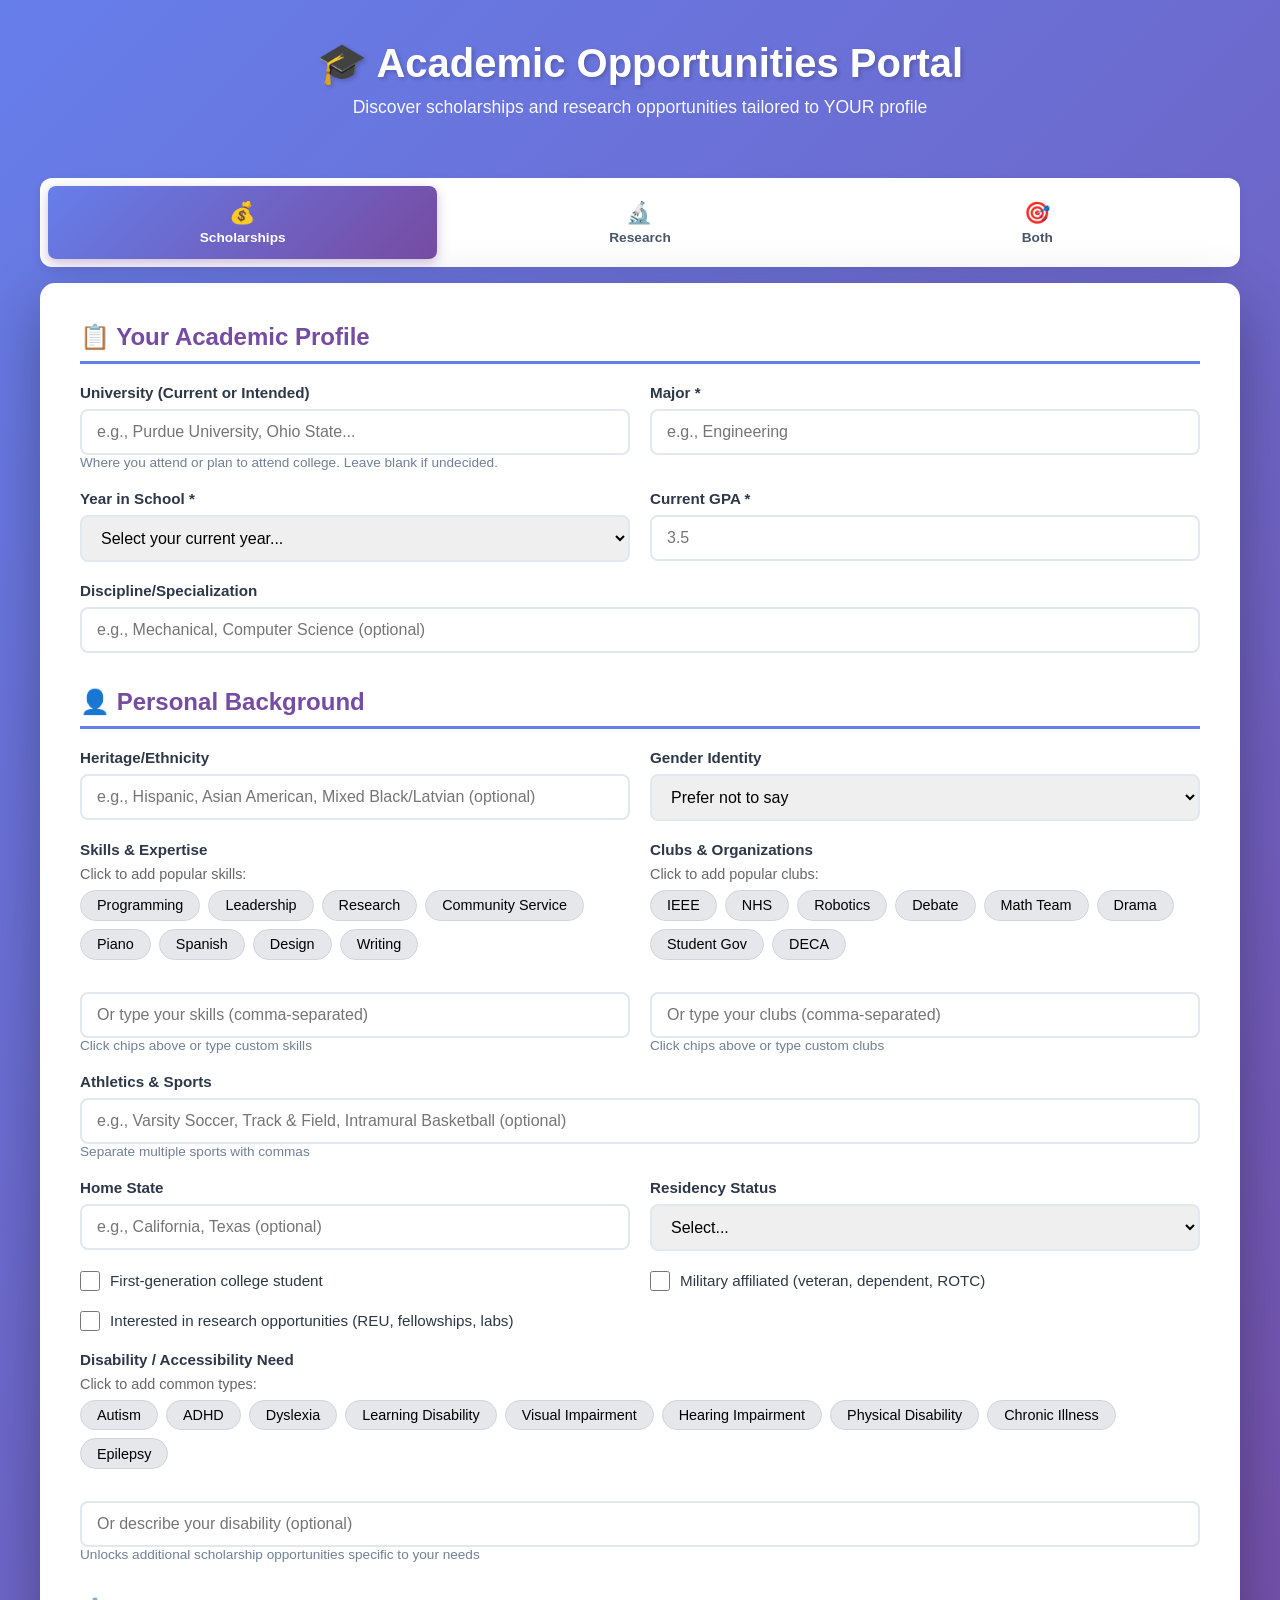
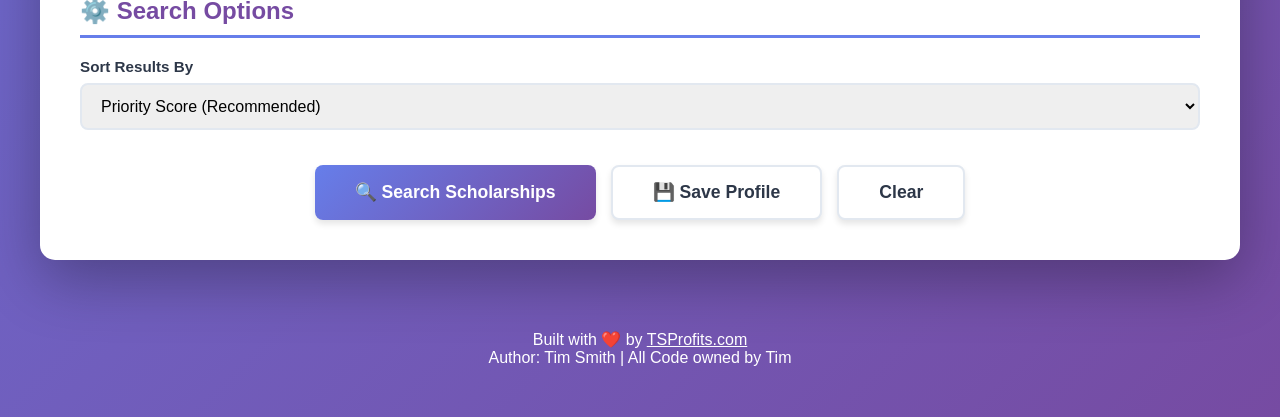
==== api/static/index.html @ 67b3c028 "Initial commit: scholarship + research opportunities tool (Vercel) Single-deployment Flask app for s" ====
<!DOCTYPE html>
<html lang="en">
<head>
    <!-- Author: Tim Smith -->
    <!-- Note: All Code owned by Tim -->
    <meta charset="UTF-8">
    <meta name="viewport" content="width=device-width, initial-scale=1.0">
    <title>Scholarship Research Tool - TSProfits.com</title>
    <link rel="stylesheet" href="styles.css">
</head>
<body>
    <div class="container">
        <header>
            <h1>🎓 Academic Opportunities Portal</h1>
            <p class="subtitle">Discover scholarships and research opportunities tailored to YOUR profile</p>
        </header>

        <div class="tab-navigation">
            <button type="button" class="tab-btn active" data-type="scholarships" onclick="switchTab('scholarships')">
                <span class="tab-icon">💰</span>
                <span class="tab-text">Scholarships</span>
            </button>
            <button type="button" class="tab-btn" data-type="research" onclick="switchTab('research')">
                <span class="tab-icon">🔬</span>
                <span class="tab-text">Research</span>
            </button>
            <button type="button" class="tab-btn" data-type="both" onclick="switchTab('both')">
                <span class="tab-icon">🎯</span>
                <span class="tab-text">Both</span>
            </button>
        </div>

        <div class="form-card">
            <form id="scholarshipForm">
                <div class="section">
                    <h2>📋 Your Academic Profile</h2>

                    <div class="form-row">
                        <div class="form-group">
                            <label for="university">University (Current or Intended)</label>
                            <input type="text" id="university" name="university"
                                   placeholder="e.g., Purdue University, Ohio State...">
                            <small style="color:#718096;font-size:0.85em">Where you attend or plan to attend college. Leave blank if undecided.</small>
                        </div>

                        <div class="form-group">
                            <label for="major">Major *</label>
                            <input type="text" id="major" name="major"
                                   placeholder="e.g., Engineering" required>
                        </div>
                    </div>

                    <div class="form-row">
                        <div class="form-group">
                            <label for="year">Year in School *</label>
                            <select id="year" name="year" required>
                                <option value="">Select your current year...</option>
                                <optgroup label="🏫 High School">
                                    <option value="HS Freshman">9th Grade (Freshman)</option>
                                    <option value="HS Sophomore">10th Grade (Sophomore)</option>
                                    <option value="HS Junior">11th Grade (Junior)</option>
                                    <option value="HS Senior">12th Grade (Senior)</option>
                                </optgroup>
                                <optgroup label="🎓 College / University">
                                    <option value="Freshman">College Freshman (1st Year)</option>
                                    <option value="Sophomore">College Sophomore (2nd Year)</option>
                                    <option value="Junior">College Junior (3rd Year)</option>
                                    <option value="Senior">College Senior (4th Year)</option>
                                    <option value="Graduate">Graduate Student</option>
                                </optgroup>
                            </select>
                        </div>

                        <div class="form-group">
                            <label for="gpa">Current GPA *</label>
                            <input type="number" id="gpa" name="gpa"
                                   min="0" max="4.0" step="0.01"
                                   placeholder="3.5" required>
                        </div>
                    </div>

                    <div class="form-row">
                        <div class="form-group">
                            <label for="discipline">Discipline/Specialization</label>
                            <input type="text" id="discipline" name="discipline"
                                   placeholder="e.g., Mechanical, Computer Science (optional)">
                        </div>
                    </div>
                </div>

                <div class="section">
                    <h2>👤 Personal Background</h2>

                    <div class="form-row">
                        <div class="form-group">
                            <label for="heritage">Heritage/Ethnicity</label>
                            <input type="text" id="heritage" name="heritage"
                                   placeholder="e.g., Hispanic, Asian American, Mixed Black/Latvian (optional)">
                        </div>

                        <div class="form-group">
                            <label for="gender">Gender Identity</label>
                            <select id="gender" name="gender">
                                <option value="">Prefer not to say</option>
                                <option value="Male">Male</option>
                                <option value="Female">Female</option>
                                <option value="Non-Binary">Non-Binary</option>
                            </select>
                        </div>
                    </div>

                    <div class="form-row">
                        <div class="form-group">
                            <label for="skills">Skills & Expertise</label>

                            <div class="popular-chips">
                                <p style="font-size: 0.9em; color: #666; margin-bottom: 0.5rem;">
                                    Click to add popular skills:
                                </p>
                                <div class="chips-container">
                                    <button type="button" class="chip" onclick="addToField('skills', 'Programming', this)">Programming</button>
                                    <button type="button" class="chip" onclick="addToField('skills', 'Leadership', this)">Leadership</button>
                                    <button type="button" class="chip" onclick="addToField('skills', 'Research', this)">Research</button>
                                    <button type="button" class="chip" onclick="addToField('skills', 'Community Service', this)">Community Service</button>
                                    <button type="button" class="chip" onclick="addToField('skills', 'Piano', this)">Piano</button>
                                    <button type="button" class="chip" onclick="addToField('skills', 'Spanish', this)">Spanish</button>
                                    <button type="button" class="chip" onclick="addToField('skills', 'Design', this)">Design</button>
                                    <button type="button" class="chip" onclick="addToField('skills', 'Writing', this)">Writing</button>
                                </div>
                            </div>

                            <input type="text" id="skills" name="skills"
                                   placeholder="Or type your skills (comma-separated)">
                            <small style="color: #718096; font-size: 0.85em;">Click chips above or type custom skills</small>
                        </div>

                        <div class="form-group">
                            <label for="clubs">Clubs & Organizations</label>

                            <div class="popular-chips">
                                <p style="font-size: 0.9em; color: #666; margin-bottom: 0.5rem;">
                                    Click to add popular clubs:
                                </p>
                                <div class="chips-container">
                                    <button type="button" class="chip" onclick="addToField('clubs', 'IEEE', this)">IEEE</button>
                                    <button type="button" class="chip" onclick="addToField('clubs', 'National Honor Society', this)">NHS</button>
                                    <button type="button" class="chip" onclick="addToField('clubs', 'Robotics Club', this)">Robotics</button>
                                    <button type="button" class="chip" onclick="addToField('clubs', 'Debate Team', this)">Debate</button>
                                    <button type="button" class="chip" onclick="addToField('clubs', 'Math Team', this)">Math Team</button>
                                    <button type="button" class="chip" onclick="addToField('clubs', 'Drama Club', this)">Drama</button>
                                    <button type="button" class="chip" onclick="addToField('clubs', 'Student Government', this)">Student Gov</button>
                                    <button type="button" class="chip" onclick="addToField('clubs', 'DECA', this)">DECA</button>
                                </div>
                            </div>

                            <input type="text" id="clubs" name="clubs"
                                   placeholder="Or type your clubs (comma-separated)">
                            <small style="color: #718096; font-size: 0.85em;">Click chips above or type custom clubs</small>
                        </div>
                    </div>

                    <div class="form-row">
                        <div class="form-group">
                            <label for="athletics">Athletics & Sports</label>
                            <input type="text" id="athletics" name="athletics"
                                   placeholder="e.g., Varsity Soccer, Track & Field, Intramural Basketball (optional)">
                            <small style="color: #718096; font-size: 0.85em;">Separate multiple sports with commas</small>
                        </div>
                    </div>

                    <div class="form-row">
                        <div class="form-group">
                            <label for="state">Home State</label>
                            <input type="text" id="state" name="state"
                                   placeholder="e.g., California, Texas (optional)">
                        </div>

                        <div class="form-group">
                            <label for="residency">Residency Status</label>
                            <select id="residency" name="residency">
                                <option value="">Select...</option>
                                <option value="In-State">In-State</option>
                                <option value="Out-of-State">Out-of-State</option>
                                <option value="International">International</option>
                            </select>
                        </div>
                    </div>

                    <div class="form-row">
                        <div class="form-group checkbox-group">
                            <label>
                                <input type="checkbox" id="first_gen" name="first_gen">
                                <span>First-generation college student</span>
                            </label>
                        </div>

                        <div class="form-group checkbox-group">
                            <label>
                                <input type="checkbox" id="military" name="military">
                                <span>Military affiliated (veteran, dependent, ROTC)</span>
                            </label>
                        </div>
                    </div>

                    <div class="form-row">
                        <div class="form-group checkbox-group">
                            <label>
                                <input type="checkbox" id="research" name="research">
                                <span>Interested in research opportunities (REU, fellowships, labs)</span>
                            </label>
                        </div>
                    </div>

                    <div class="form-row">
                        <div class="form-group">
                            <label for="disability">Disability / Accessibility Need</label>

                            <div class="popular-chips">
                                <p style="font-size: 0.9em; color: #666; margin-bottom: 0.5rem;">
                                    Click to add common types:
                                </p>
                                <div class="chips-container">
                                    <button type="button" class="chip" onclick="addToField('disability', 'Autism', this)">Autism</button>
                                    <button type="button" class="chip" onclick="addToField('disability', 'ADHD', this)">ADHD</button>
                                    <button type="button" class="chip" onclick="addToField('disability', 'Dyslexia', this)">Dyslexia</button>
                                    <button type="button" class="chip" onclick="addToField('disability', 'Learning Disability', this)">Learning Disability</button>
                                    <button type="button" class="chip" onclick="addToField('disability', 'Visual Impairment', this)">Visual Impairment</button>
                                    <button type="button" class="chip" onclick="addToField('disability', 'Hearing Impairment', this)">Hearing Impairment</button>
                                    <button type="button" class="chip" onclick="addToField('disability', 'Physical Disability', this)">Physical Disability</button>
                                    <button type="button" class="chip" onclick="addToField('disability', 'Chronic Illness', this)">Chronic Illness</button>
                                    <button type="button" class="chip" onclick="addToField('disability', 'Epilepsy', this)">Epilepsy</button>
                                </div>
                            </div>

                            <input type="text" id="disability" name="disability"
                                   placeholder="Or describe your disability (optional)">
                            <small style="color: #718096; font-size: 0.85em;">Unlocks additional scholarship opportunities specific to your needs</small>
                        </div>
                    </div>
                </div>

                <div class="section">
                    <h2>⚙️ Search Options</h2>

                    <div class="form-row">
                        <div class="form-group">
                            <label for="sort">Sort Results By</label>
                            <select id="sort" name="sort">
                                <option value="priority">Priority Score (Recommended)</option>
                                <option value="deadline">Deadline (Urgent First)</option>
                                <option value="amount">Award Amount (Highest First)</option>
                            </select>
                        </div>
                    </div>
                </div>

                <div class="button-group">
                    <button type="submit" class="btn btn-primary" id="searchBtn">
                        🔍 Search Scholarships
                    </button>
                    <!-- text updates when user switches tabs -->

                    <button type="button" class="btn btn-secondary" onclick="saveProfile()">
                        💾 Save Profile
                    </button>
                    <button type="reset" class="btn btn-secondary" onclick="clearSavedProfile()">
                        Clear
                    </button>
                </div>
                <div id="savedProfileBanner" style="display:none;text-align:center;margin-top:12px;padding:10px;background:#c6f6d5;border-radius:8px;color:#22543d;font-weight:600">
                    ✅ Profile saved — will auto-load next visit
                </div>
            </form>

            <div id="loading" class="loading" style="display: none;">
                <div class="spinner"></div>
                <p id="loadingMessage">Researching opportunities tailored to your profile...</p>
            </div>
        </div>

        <div id="results" class="results-section" style="display: none;">
            <div class="results-header">
                <h2>📊 Your Personalized Scholarship Matches</h2>
                <div id="profileSummary" class="profile-summary"></div>
            </div>

            <div class="stats-grid" id="statsGrid"></div>

            <div class="alert-signup-section" id="alertSignupSection">
                <h3>📬 Get Weekly Scholarship Alerts</h3>
                <p style="color:#718096;margin-bottom:16px">Receive new and expiring-soon matches every Monday morning.</p>
                <div class="alert-form" id="alertForm">
                    <input type="email" id="alertEmail" placeholder="your@email.com" style="padding:12px 15px;border:2px solid #e2e8f0;border-radius:8px;font-size:1em;flex:1;min-width:200px">
                    <button type="button" onclick="subscribeAlerts()" class="btn btn-primary" style="padding:12px 24px;font-size:1em">
                        Subscribe
                    </button>
                </div>
                <div id="alertMessage" style="display:none;margin-top:12px;padding:10px;border-radius:8px;font-weight:600"></div>
                <p style="color:#a0aec0;font-size:0.8em;margin-top:10px">No spam. Unsubscribe anytime.</p>
            </div>

            <div class="download-section">
                <h3>📥 Download Results</h3>
                <div class="download-buttons" id="downloadButtons"></div>
            </div>

            <div class="scholarships-list" id="scholarshipsList"></div>
        </div>

        <div id="researchResults" class="results-section" style="display: none;">
            <div class="results-header">
                <h2>🔬 Your Research Opportunity Matches</h2>
                <div id="researchProfileSummary" class="profile-summary"></div>
            </div>

            <div class="stats-grid" id="researchStatsGrid"></div>

            <div class="download-section">
                <h3>📥 Download Results</h3>
                <div class="download-buttons" id="researchDownloadButtons"></div>
            </div>

            <div class="opportunities-list" id="opportunitiesList"></div>
        </div>
    </div>

    <footer>
        <p>Built with ❤️ by <a href="https://tsprofits.com" target="_blank">TSProfits.com</a></p>
        <p>Author: Tim Smith | All Code owned by Tim</p>
    </footer>

    <script src="app.js"></script>
</body>
</html>
---- api/static/styles.css ----
/* Author: Tim Smith */
/* Note: All Code owned by Tim */

:root {
    --primary-color: #667eea;
    --secondary-color: #764ba2;
    --success-color: #48bb78;
    --warning-color: #ed8936;
    --danger-color: #f56565;
    --text-dark: #2d3748;
    --text-light: #718096;
    --bg-light: #f7fafc;
    --border-color: #e2e8f0;
}

* {
    margin: 0;
    padding: 0;
    box-sizing: border-box;
}

body {
    font-family: -apple-system, BlinkMacSystemFont, 'Segoe UI', 'Roboto', 'Oxygen', 'Ubuntu', 'Cantarell', sans-serif;
    background: linear-gradient(135deg, var(--primary-color) 0%, var(--secondary-color) 100%);
    min-height: 100vh;
    padding: 20px;
    color: var(--text-dark);
}

.container {
    max-width: 1200px;
    margin: 0 auto;
}

header {
    text-align: center;
    color: white;
    margin-bottom: 40px;
    padding: 20px;
}

header h1 {
    font-size: 2.5em;
    margin-bottom: 10px;
    text-shadow: 2px 2px 4px rgba(0,0,0,0.2);
}

.subtitle {
    font-size: 1.1em;
    opacity: 0.95;
}

.form-card {
    background: white;
    border-radius: 15px;
    padding: 40px;
    box-shadow: 0 20px 60px rgba(0,0,0,0.3);
    margin-bottom: 30px;
}

.section {
    margin-bottom: 35px;
}

.section h2 {
    color: var(--secondary-color);
    font-size: 1.5em;
    margin-bottom: 20px;
    padding-bottom: 10px;
    border-bottom: 3px solid var(--primary-color);
}

.form-row {
    display: grid;
    grid-template-columns: repeat(auto-fit, minmax(250px, 1fr));
    gap: 20px;
    margin-bottom: 20px;
}

.form-group {
    display: flex;
    flex-direction: column;
}

.form-group label {
    font-weight: 600;
    margin-bottom: 8px;
    color: var(--text-dark);
    font-size: 0.95em;
}

.form-group input[type="text"],
.form-group input[type="number"],
.form-group select {
    padding: 12px 15px;
    border: 2px solid var(--border-color);
    border-radius: 8px;
    font-size: 1em;
    transition: all 0.3s ease;
}

.form-group input:focus,
.form-group select:focus {
    outline: none;
    border-color: var(--primary-color);
    box-shadow: 0 0 0 3px rgba(102, 126, 234, 0.1);
}

.checkbox-group {
    flex-direction: row;
    align-items: center;
}

.checkbox-group label {
    display: flex;
    align-items: center;
    cursor: pointer;
    margin-bottom: 0;
}

.checkbox-group input[type="checkbox"] {
    width: 20px;
    height: 20px;
    margin-right: 10px;
    cursor: pointer;
}

.checkbox-group span {
    font-weight: normal;
}

.button-group {
    display: flex;
    gap: 15px;
    justify-content: center;
    margin-top: 30px;
}

.btn {
    padding: 15px 40px;
    border: none;
    border-radius: 8px;
    font-size: 1.1em;
    font-weight: 600;
    cursor: pointer;
    transition: all 0.3s ease;
    box-shadow: 0 4px 6px rgba(0,0,0,0.1);
}

.btn-primary {
    background: linear-gradient(135deg, var(--primary-color) 0%, var(--secondary-color) 100%);
    color: white;
}

.btn-primary:hover {
    transform: translateY(-2px);
    box-shadow: 0 6px 12px rgba(0,0,0,0.2);
}

.btn-primary:disabled {
    opacity: 0.6;
    cursor: not-allowed;
    transform: none;
}

.btn-secondary {
    background: white;
    color: var(--text-dark);
    border: 2px solid var(--border-color);
}

.btn-secondary:hover {
    background: var(--bg-light);
}

.loading {
    text-align: center;
    padding: 40px;
}

.spinner {
    border: 4px solid var(--border-color);
    border-top: 4px solid var(--primary-color);
    border-radius: 50%;
    width: 50px;
    height: 50px;
    animation: spin 1s linear infinite;
    margin: 0 auto 20px;
}

@keyframes spin {
    0% { transform: rotate(0deg); }
    100% { transform: rotate(360deg); }
}

.results-section {
    background: white;
    border-radius: 15px;
    padding: 40px;
    box-shadow: 0 20px 60px rgba(0,0,0,0.3);
    margin-top: 30px;
}

.results-header {
    margin-bottom: 30px;
}

.results-header h2 {
    color: var(--secondary-color);
    margin-bottom: 15px;
}

.profile-summary {
    background: var(--bg-light);
    padding: 20px;
    border-radius: 10px;
    border-left: 4px solid var(--primary-color);
}

.profile-summary p {
    margin: 5px 0;
    color: var(--text-dark);
}

.stats-grid {
    display: grid;
    grid-template-columns: repeat(auto-fit, minmax(200px, 1fr));
    gap: 20px;
    margin-bottom: 40px;
}

.stat-card {
    background: linear-gradient(135deg, var(--primary-color) 0%, var(--secondary-color) 100%);
    color: white;
    padding: 25px;
    border-radius: 10px;
    text-align: center;
    box-shadow: 0 4px 12px rgba(0,0,0,0.1);
}

.stat-card h3 {
    font-size: 2.5em;
    margin-bottom: 10px;
}

.stat-card p {
    font-size: 1em;
    opacity: 0.95;
}

.download-section {
    margin: 40px 0;
    padding: 25px;
    background: var(--bg-light);
    border-radius: 10px;
}

.download-section h3 {
    color: var(--secondary-color);
    margin-bottom: 20px;
}

.download-buttons {
    display: flex;
    flex-wrap: wrap;
    gap: 15px;
}

.download-btn {
    padding: 12px 25px;
    background: white;
    border: 2px solid var(--primary-color);
    border-radius: 8px;
    color: var(--primary-color);
    font-weight: 600;
    cursor: pointer;
    transition: all 0.3s ease;
    text-decoration: none;
    display: inline-block;
}

.download-btn:hover {
    background: var(--primary-color);
    color: white;
    transform: translateY(-2px);
}

.scholarships-list {
    margin-top: 30px;
}

.scholarship-card {
    background: white;
    border: 2px solid var(--border-color);
    border-radius: 10px;
    padding: 25px;
    margin-bottom: 20px;
    transition: all 0.3s ease;
}

.scholarship-card:hover {
    box-shadow: 0 8px 20px rgba(0,0,0,0.1);
    transform: translateY(-2px);
}

.scholarship-card.priority-high {
    border-left: 5px solid var(--success-color);
    background: rgba(72, 187, 120, 0.05);
}

.scholarship-card.priority-medium {
    border-left: 5px solid var(--warning-color);
    background: rgba(237, 137, 54, 0.05);
}

.scholarship-header {
    display: flex;
    justify-content: space-between;
    align-items: start;
    margin-bottom: 15px;
}

.scholarship-title {
    font-size: 1.3em;
    color: var(--text-dark);
    font-weight: 700;
}

.priority-badge {
    background: linear-gradient(135deg, var(--primary-color) 0%, var(--secondary-color) 100%);
    color: white;
    padding: 8px 15px;
    border-radius: 20px;
    font-weight: 600;
    font-size: 0.9em;
}

.scholarship-details {
    display: grid;
    grid-template-columns: repeat(auto-fit, minmax(200px, 1fr));
    gap: 15px;
    margin-bottom: 15px;
}

.detail-item {
    display: flex;
    flex-direction: column;
}

.detail-label {
    font-size: 0.85em;
    color: var(--text-light);
    margin-bottom: 5px;
}

.detail-value {
    font-weight: 600;
    color: var(--text-dark);
}

.deadline-urgent {
    color: var(--danger-color);
    font-weight: 700;
}

.badge {
    display: inline-block;
    padding: 4px 10px;
    border-radius: 12px;
    font-size: 0.85em;
    font-weight: 600;
}

.badge-low { background: #c6f6d5; color: #22543d; }
.badge-medium { background: #feebc8; color: #7c2d12; }
.badge-high { background: #fed7d7; color: #742a2a; }
.badge-very-high { background: #fc8181; color: white; }

.scholarship-notes {
    margin-top: 15px;
    padding: 15px;
    background: var(--bg-light);
    border-radius: 8px;
    font-size: 0.95em;
    color: var(--text-dark);
}

.apply-btn {
    display: inline-block;
    margin-top: 15px;
    padding: 12px 30px;
    background: var(--primary-color);
    color: white;
    text-decoration: none;
    border-radius: 8px;
    font-weight: 600;
    transition: all 0.3s ease;
}

.apply-btn:hover {
    background: var(--secondary-color);
    transform: translateY(-2px);
}

footer {
    text-align: center;
    color: white;
    padding: 30px 20px;
    margin-top: 40px;
}

footer a {
    color: white;
    text-decoration: underline;
}

/* Alert signup section */
.alert-signup-section {
    background: linear-gradient(135deg, rgba(102,126,234,0.08), rgba(118,75,162,0.08));
    border: 2px solid rgba(102,126,234,0.3);
    border-radius: 12px;
    padding: 24px;
    margin-bottom: 30px;
    text-align: center;
}

.alert-signup-section h3 {
    color: var(--secondary-color);
    margin-bottom: 8px;
}

.alert-form {
    display: flex;
    gap: 12px;
    justify-content: center;
    flex-wrap: wrap;
}

/* Source badges on scholarship cards */
.source-badge {
    display: inline-block;
    padding: 2px 8px;
    border-radius: 12px;
    font-size: 0.75em;
    font-weight: 600;
    margin-left: 8px;
    vertical-align: middle;
}

.source-database { background: #e2e8f0; color: #4a5568; }
.source-careeronestop { background: #bee3f8; color: #2b6cb0; }
.source-ai { background: #e9d8fd; color: #553c9a; }

/* Popular Chips */
.popular-chips {
    margin-bottom: 1rem;
}

.chips-container {
    display: flex;
    flex-wrap: wrap;
    gap: 0.5rem;
    margin-bottom: 1rem;
}

.chip {
    background: #e5e7eb;
    border: 1px solid #d1d5db;
    border-radius: 20px;
    padding: 0.4rem 1rem;
    font-size: 0.9rem;
    cursor: pointer;
    transition: all 0.2s;
}

.chip:hover {
    background: var(--primary-color);
    color: white;
    transform: translateY(-2px);
}

/* Responsive */
@media (max-width: 768px) {
    /* Prevent zoom on input focus (iOS) */
    input, select, textarea {
        font-size: 16px !important;
    }

    /* Larger touch targets */
    button, .chip {
        min-height: 44px;
        min-width: 44px;
    }

    .form-card {
        padding: 25px;
        padding-bottom: 80px; /* Space for fixed button */
    }

    header h1 {
        font-size: 2em;
    }

    /* Stack form fields */
    .form-row {
        grid-template-columns: 1fr;
        flex-direction: column;
    }

    /* Full-width buttons */
    .button-group {
        flex-direction: column;
    }

    .btn,
    button[type="submit"],
    .btn-primary {
        width: 100%;
    }

    /* Compact summary cards */
    .stats-grid {
        grid-template-columns: repeat(2, 1fr);
    }

    .stat-card {
        padding: 1rem;
    }

    .stat-card h3 {
        font-size: 1.5rem;
    }

    .stat-card p {
        font-size: 0.9em;
    }

    /* Sticky submit button */
    .submit-bar {
        position: fixed;
        bottom: 0;
        left: 0;
        right: 0;
        background: white;
        padding: 1rem;
        box-shadow: 0 -2px 10px rgba(0,0,0,0.1);
        z-index: 100;
    }

    /* Compact scholarship cards on mobile */
    .scholarship-card {
        padding: 1rem;
    }

    .scholarship-card h3 {
        font-size: 1.1rem;
    }

    .scholarship-header {
        flex-direction: column;
        gap: 10px;
    }

    .scholarship-title {
        font-size: 1.1em;
    }

    .scholarship-details {
        grid-template-columns: 1fr;
    }
}

/* ── Tab navigation ─────────────────────────────────────────────────────────── */
.tab-navigation {
    display: flex;
    gap: 8px;
    background: white;
    border-radius: 12px;
    padding: 8px;
    margin-bottom: 16px;
    box-shadow: 0 4px 12px rgba(0,0,0,0.06);
}
.tab-btn {
    flex: 1;
    display: flex;
    flex-direction: column;
    align-items: center;
    gap: 4px;
    padding: 14px 12px;
    border: none;
    background: transparent;
    color: #4a5568;
    font-size: 0.95em;
    font-weight: 600;
    border-radius: 8px;
    cursor: pointer;
    transition: all 0.18s ease;
}
.tab-btn:hover {
    background: #f7fafc;
    color: #2d3748;
}
.tab-btn.active {
    background: linear-gradient(135deg, #667eea 0%, #764ba2 100%);
    color: white;
    box-shadow: 0 4px 12px rgba(118, 75, 162, 0.35);
}
.tab-btn .tab-icon {
    font-size: 1.4em;
}
.tab-btn .tab-text {
    font-size: 0.9em;
}

/* ── Research result extras ─────────────────────────────────────────────────── */
.research-meta {
    display: flex;
    gap: 12px;
    margin: 10px 0;
    flex-wrap: wrap;
    align-items: center;
}
.research-org {
    color: #4a5568;
    font-weight: 600;
    font-size: 0.95em;
}
.research-category {
    display: inline-block;
    padding: 4px 12px;
    background: #ede9fe;
    color: #5b21b6;
    border-radius: 12px;
    font-size: 0.82em;
    font-weight: 600;
}
.research-benefits {
    display: flex;
    gap: 8px;
    margin: 10px 0;
    flex-wrap: wrap;
}
.benefit-badge {
    display: inline-block;
    padding: 4px 10px;
    background: #c6f6d5;
    color: #22543d;
    border-radius: 12px;
    font-size: 0.82em;
    font-weight: 600;
}
.research-details {
    margin-top: 12px;
    padding: 12px;
    background: #f7fafc;
    border-radius: 8px;
    font-size: 0.93em;
}
.research-details p {
    margin: 4px 0;
}
.opportunities-list h2 {
    margin: 24px 0 16px;
    color: #2d3748;
}
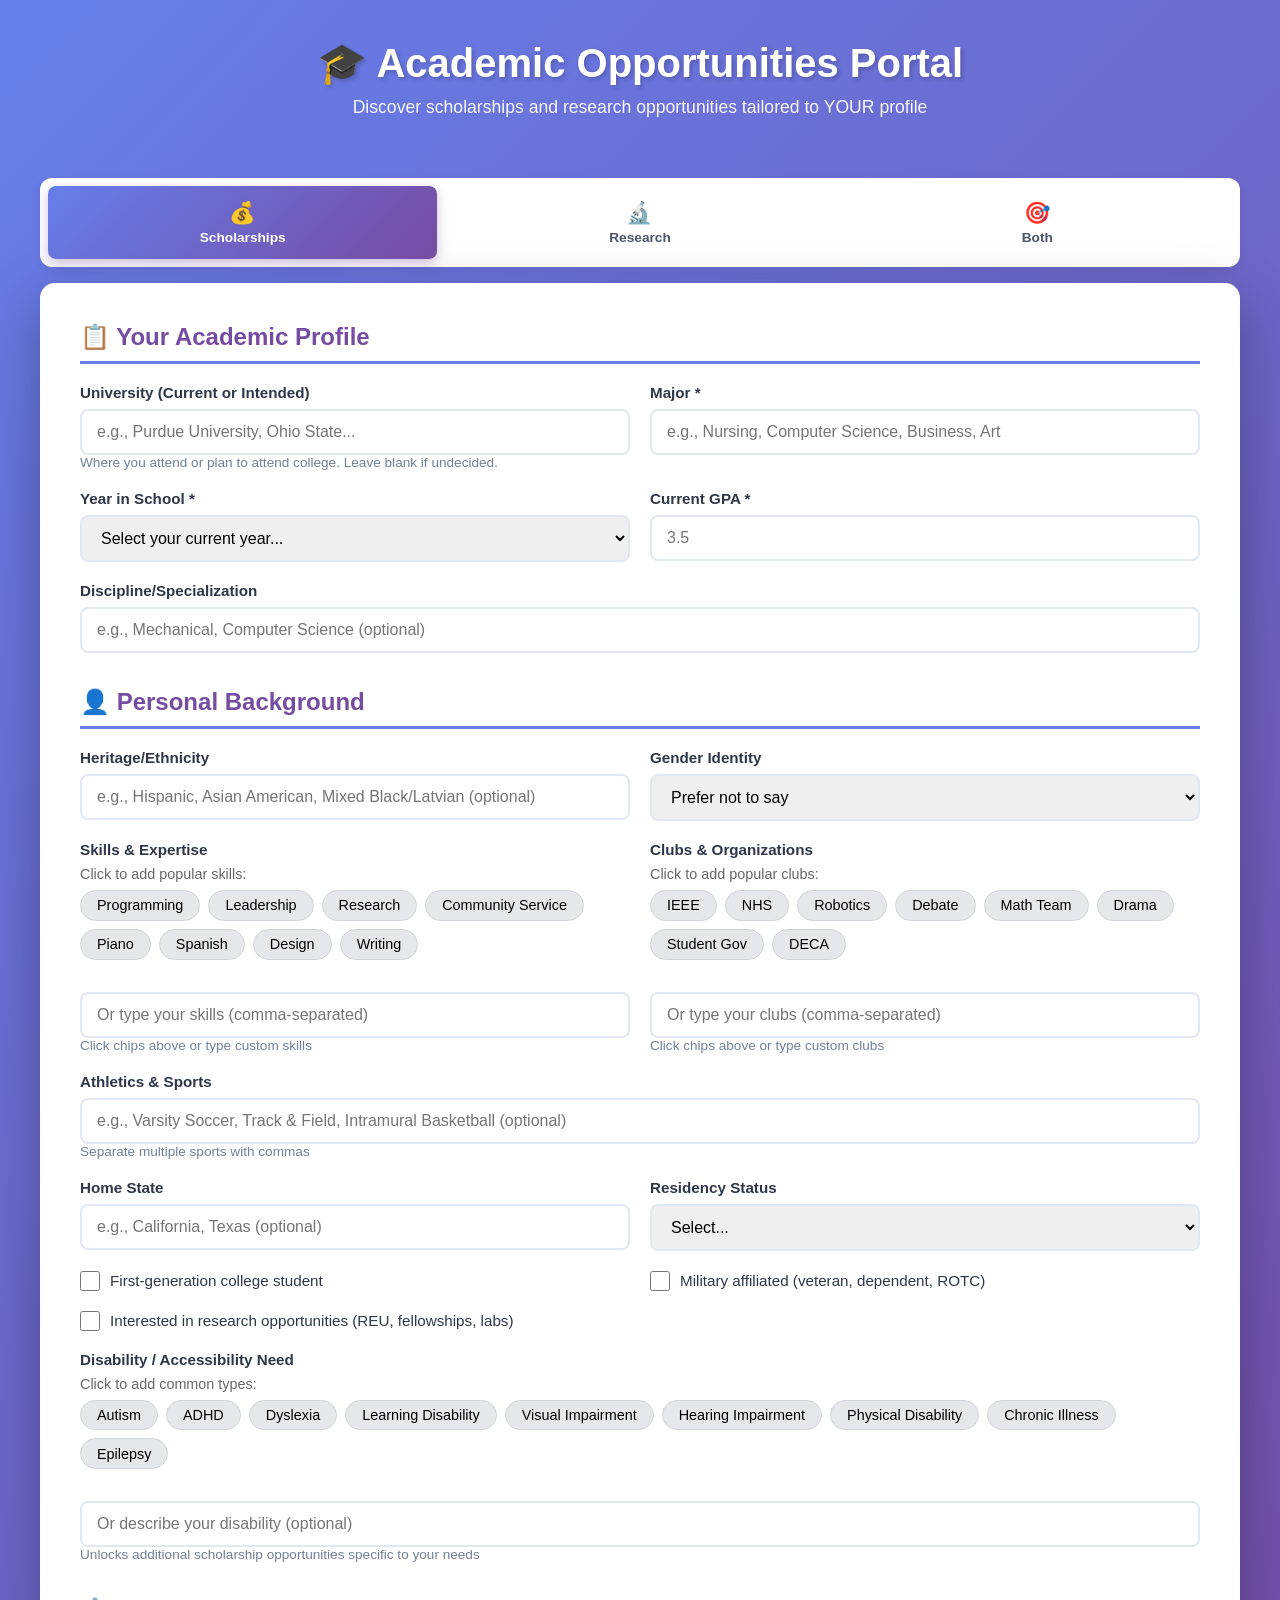
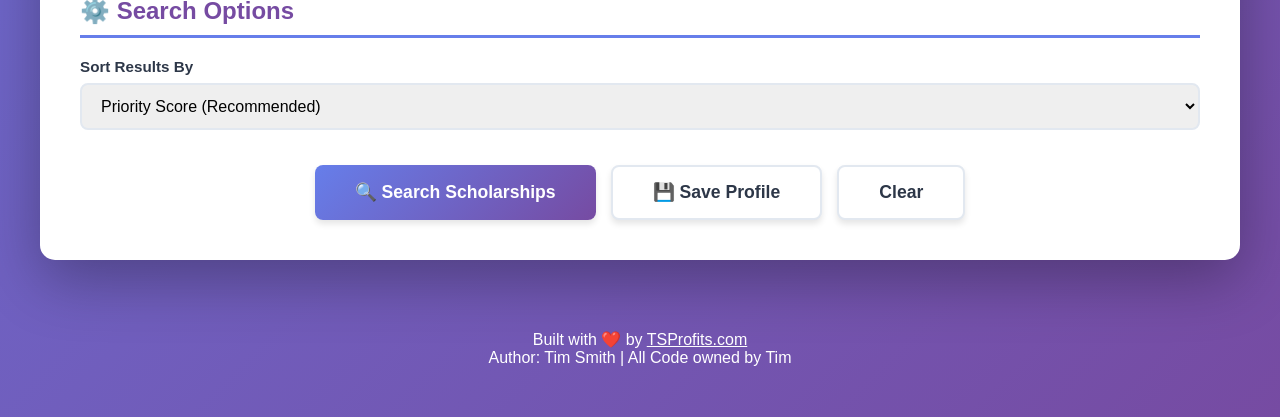
==== commit bd9181d8: "Fix profile major handling and fresh search requests" ====
--- a/api/static/index.html
+++ b/api/static/index.html
@@ -46,7 +46,7 @@
                         <div class="form-group">
                             <label for="major">Major *</label>
                             <input type="text" id="major" name="major"
-                                   placeholder="e.g., Engineering" required>
+                                   placeholder="e.g., Nursing, Computer Science, Business, Art" required>
                         </div>
                     </div>
 
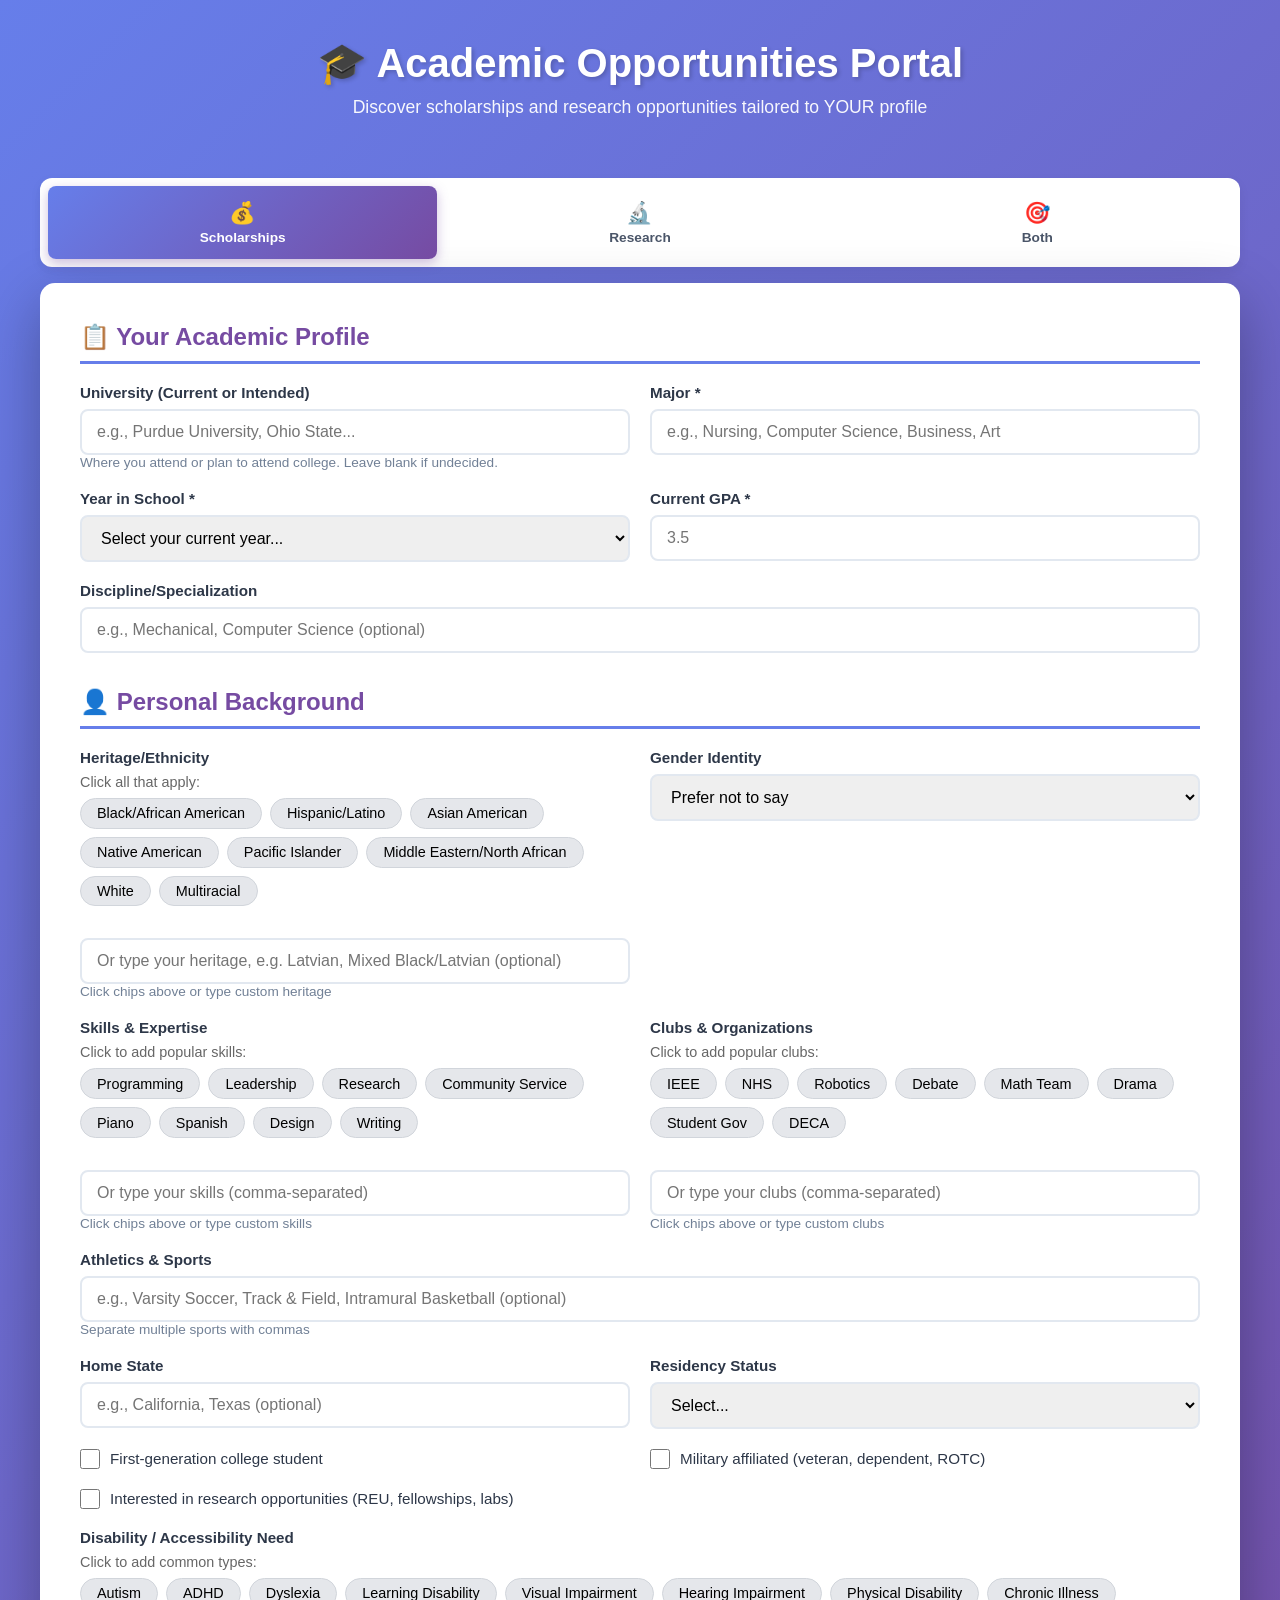
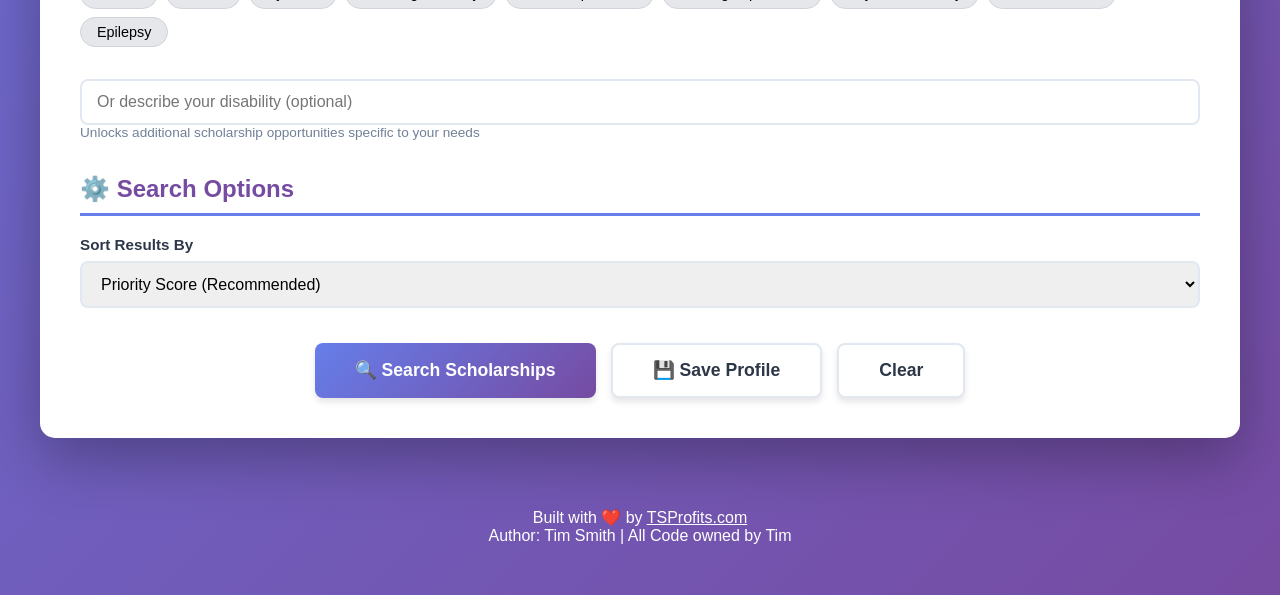
==== commit 831f6349: "Add clickable Heritage/Ethnicity chips with standard options - index.html: replace free-text-only He" ====
--- a/api/static/index.html
+++ b/api/static/index.html
@@ -94,8 +94,26 @@
                     <div class="form-row">
                         <div class="form-group">
                             <label for="heritage">Heritage/Ethnicity</label>
+
+                            <div class="popular-chips">
+                                <p style="font-size: 0.9em; color: #666; margin-bottom: 0.5rem;">
+                                    Click all that apply:
+                                </p>
+                                <div class="chips-container">
+                                    <button type="button" class="chip" onclick="addToField('heritage', 'Black/African American', this)">Black/African American</button>
+                                    <button type="button" class="chip" onclick="addToField('heritage', 'Hispanic/Latino', this)">Hispanic/Latino</button>
+                                    <button type="button" class="chip" onclick="addToField('heritage', 'Asian American', this)">Asian American</button>
+                                    <button type="button" class="chip" onclick="addToField('heritage', 'Native American', this)">Native American</button>
+                                    <button type="button" class="chip" onclick="addToField('heritage', 'Pacific Islander', this)">Pacific Islander</button>
+                                    <button type="button" class="chip" onclick="addToField('heritage', 'Middle Eastern/North African', this)">Middle Eastern/North African</button>
+                                    <button type="button" class="chip" onclick="addToField('heritage', 'White', this)">White</button>
+                                    <button type="button" class="chip" onclick="addToField('heritage', 'Multiracial', this)">Multiracial</button>
+                                </div>
+                            </div>
+
                             <input type="text" id="heritage" name="heritage"
-                                   placeholder="e.g., Hispanic, Asian American, Mixed Black/Latvian (optional)">
+                                   placeholder="Or type your heritage, e.g. Latvian, Mixed Black/Latvian (optional)">
+                            <small style="color: #718096; font-size: 0.85em;">Click chips above or type custom heritage</small>
                         </div>
 
                         <div class="form-group">
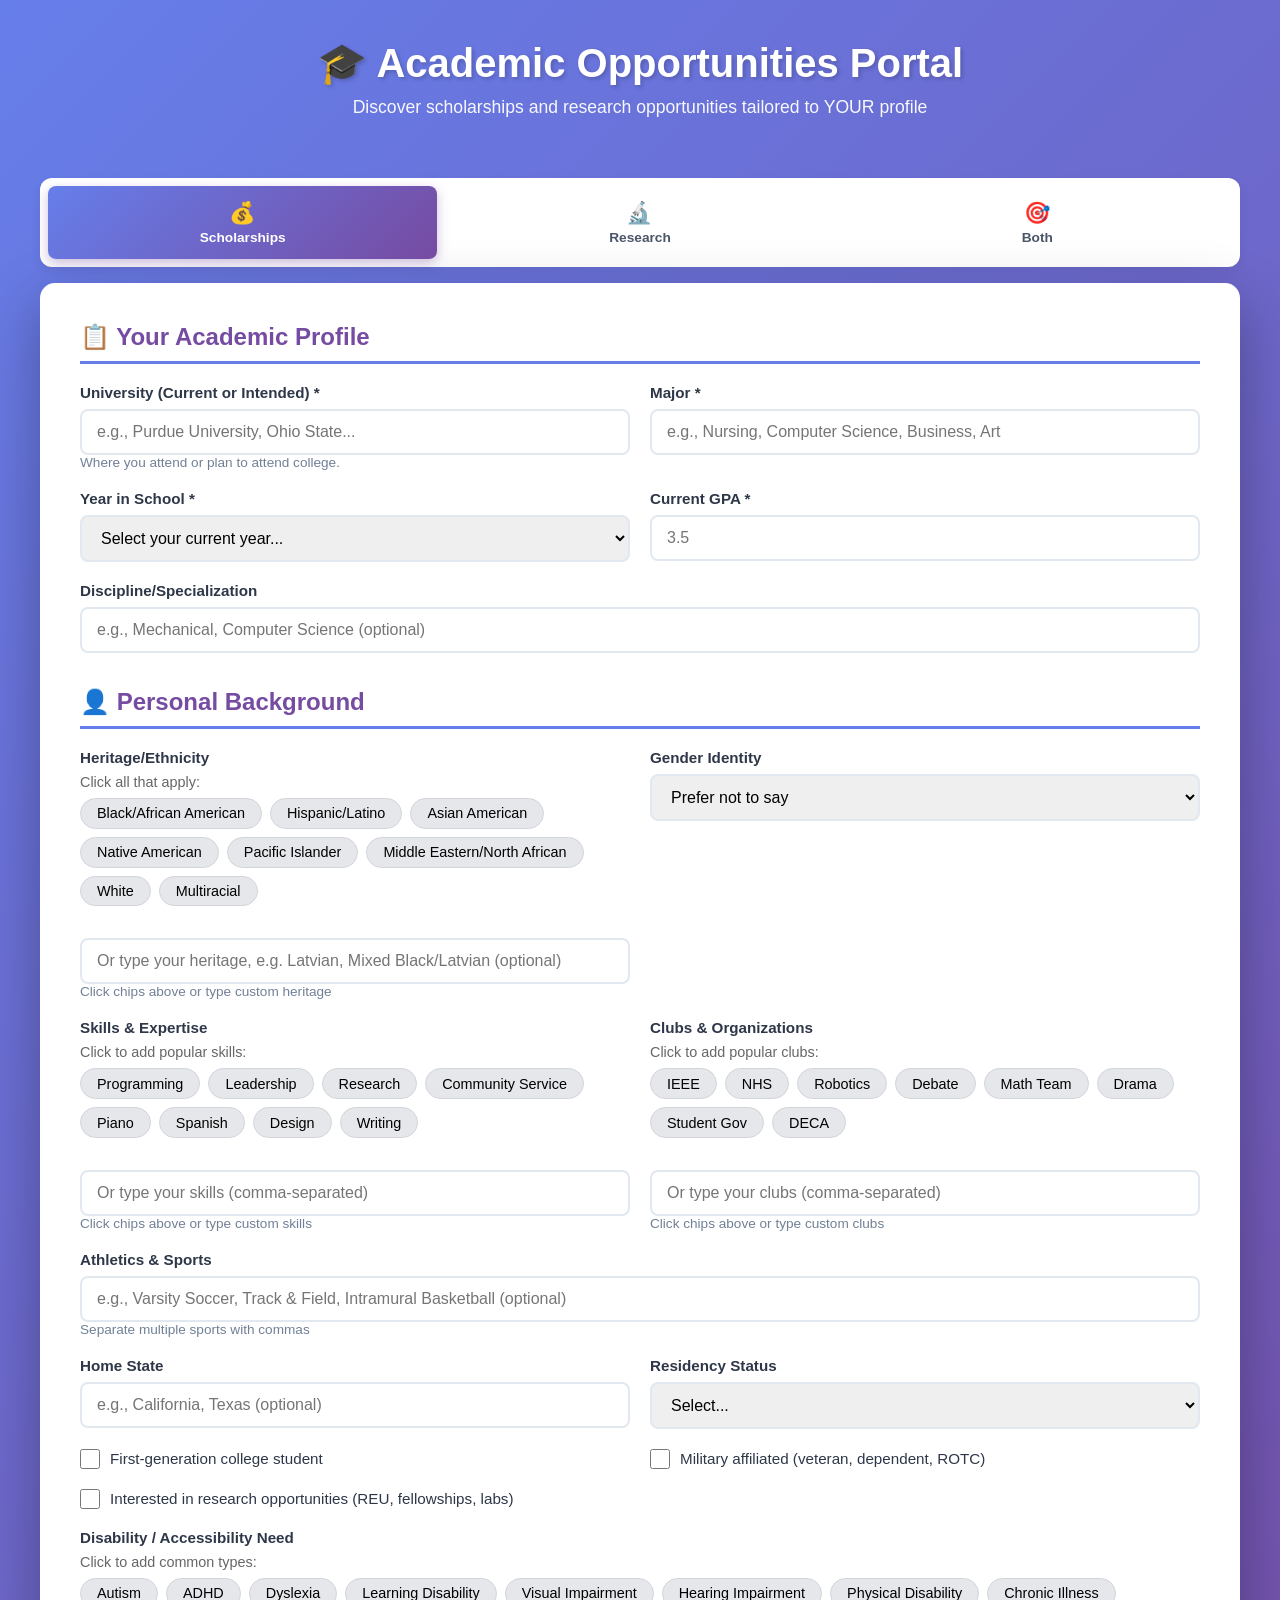
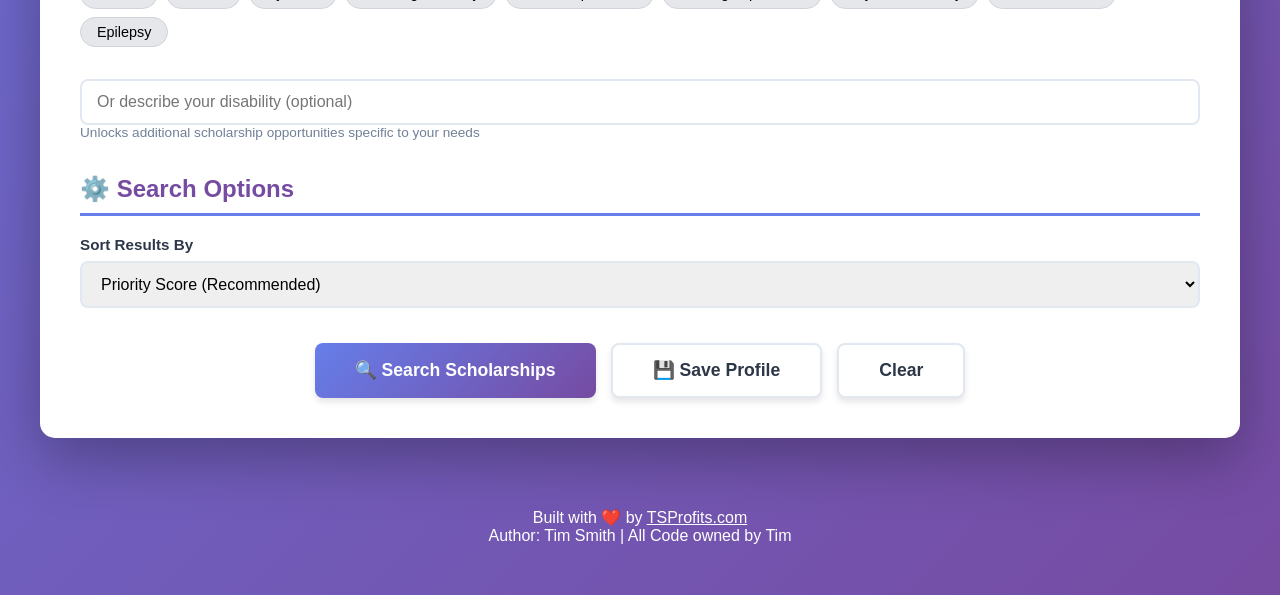
==== commit f87e163f: "Clarify scholarship search validation errors" ====
--- a/api/static/index.html
+++ b/api/static/index.html
@@ -37,10 +37,10 @@
 
                     <div class="form-row">
                         <div class="form-group">
-                            <label for="university">University (Current or Intended)</label>
+                            <label for="university">University (Current or Intended) *</label>
                             <input type="text" id="university" name="university"
-                                   placeholder="e.g., Purdue University, Ohio State...">
-                            <small style="color:#718096;font-size:0.85em">Where you attend or plan to attend college. Leave blank if undecided.</small>
+                                   placeholder="e.g., Purdue University, Ohio State..." required>
+                            <small style="color:#718096;font-size:0.85em">Where you attend or plan to attend college.</small>
                         </div>
 
                         <div class="form-group">
--- a/api/static/styles.css
+++ b/api/static/styles.css
@@ -448,7 +448,6 @@
 }
 
 .source-database { background: #e2e8f0; color: #4a5568; }
-.source-careeronestop { background: #bee3f8; color: #2b6cb0; }
 .source-ai { background: #e9d8fd; color: #553c9a; }
 
 /* Popular Chips */
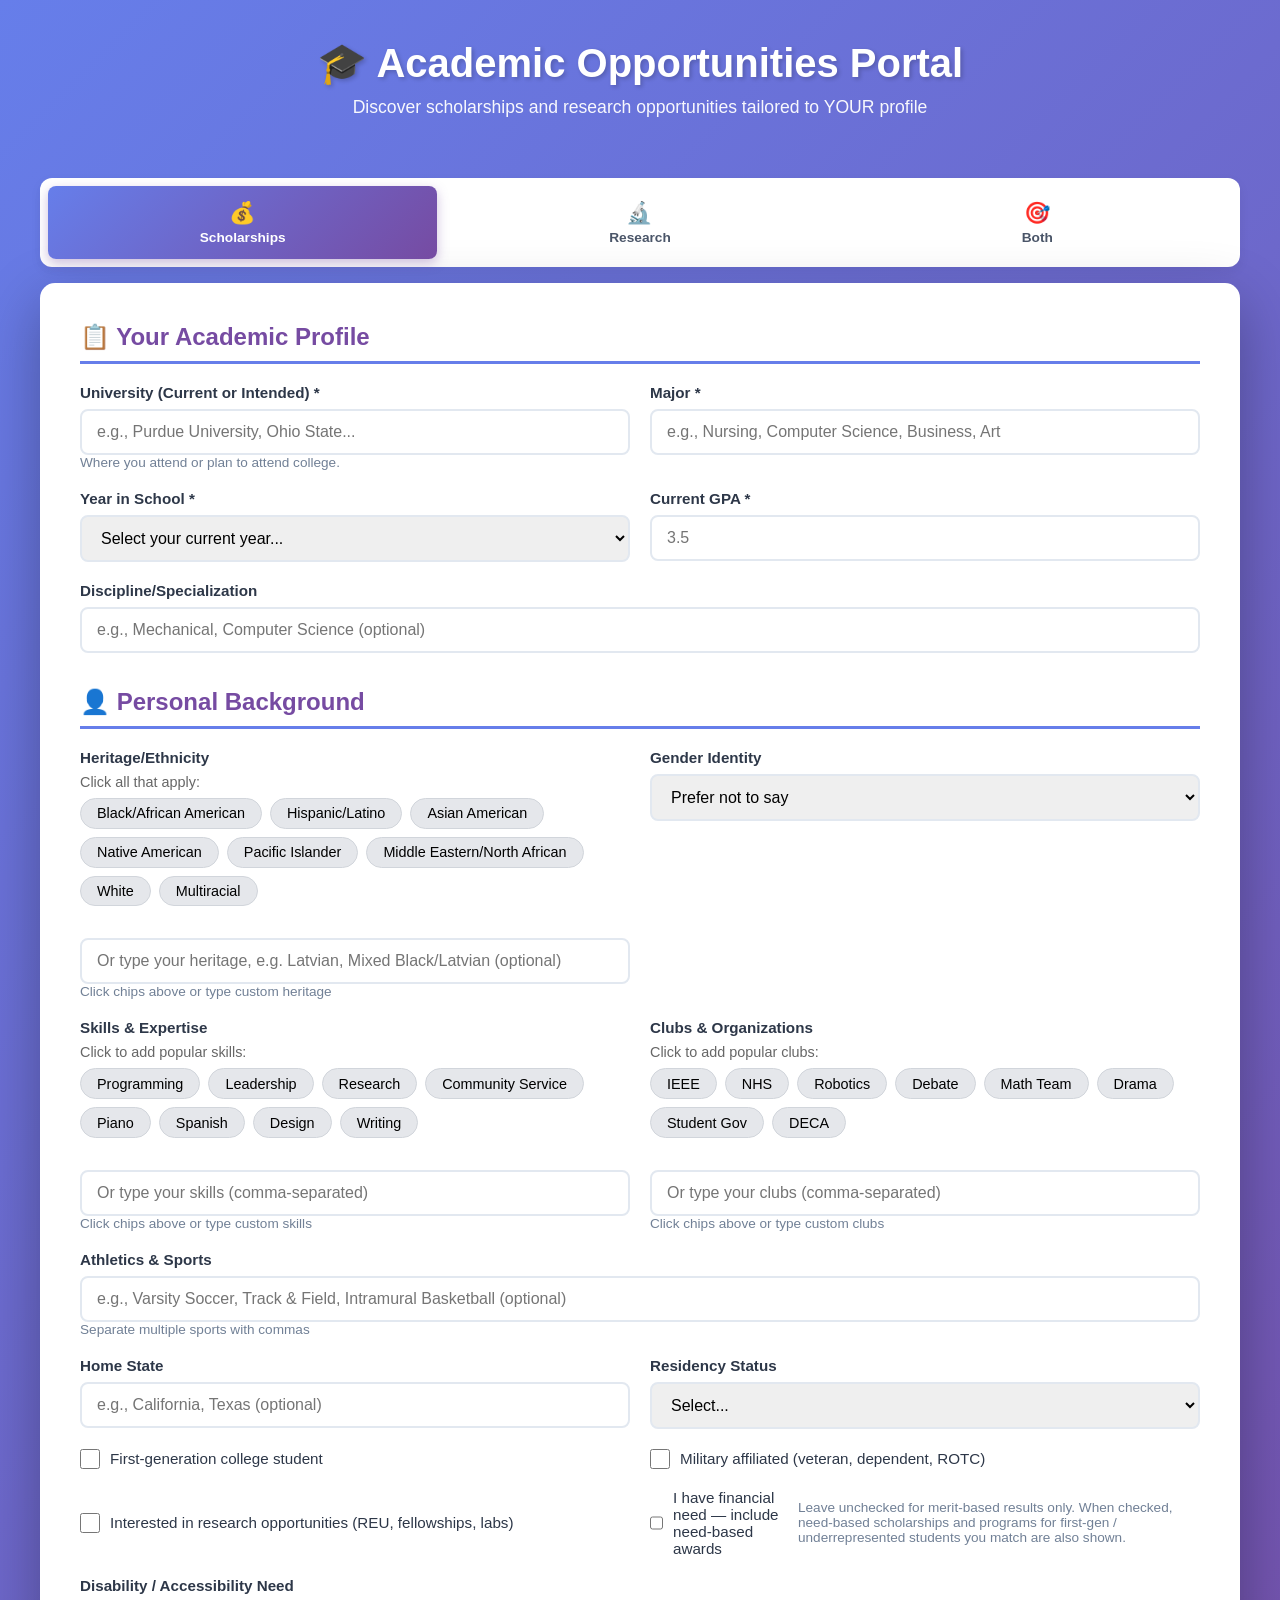
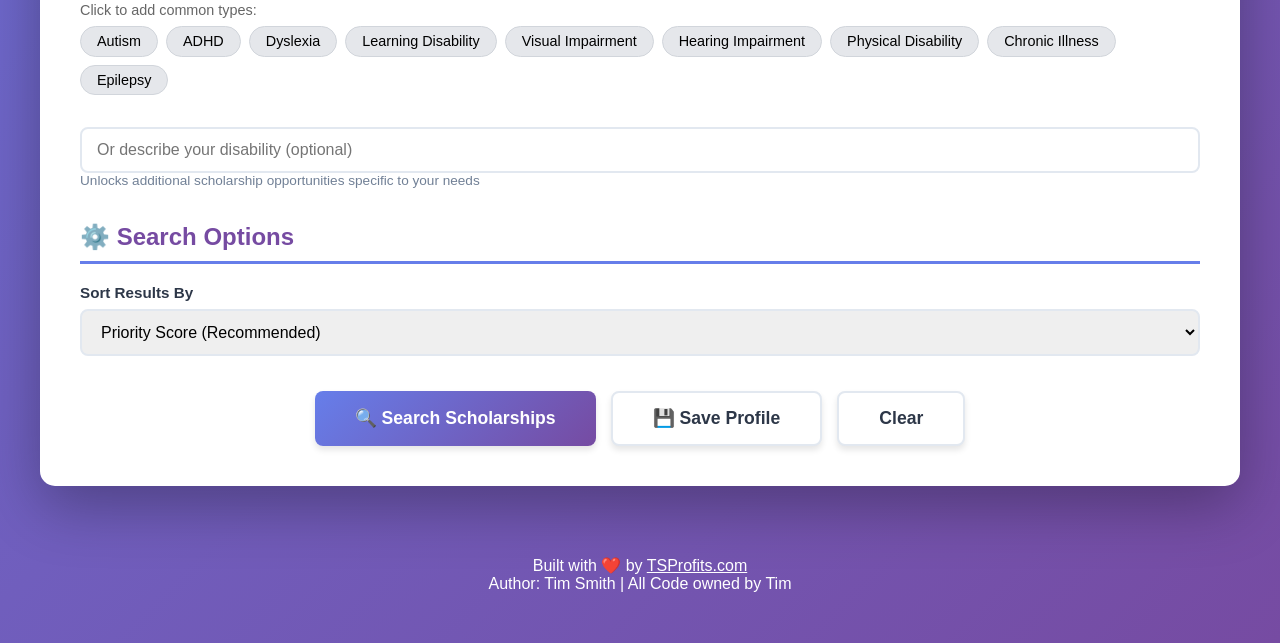
==== commit da62d3a4: "Add opt-in financial need toggle for need-based awards - New financial_need checkbox (default off ke" ====
--- a/api/static/index.html
+++ b/api/static/index.html
@@ -227,6 +227,14 @@
                                 <span>Interested in research opportunities (REU, fellowships, labs)</span>
                             </label>
                         </div>
+
+                        <div class="form-group checkbox-group">
+                            <label>
+                                <input type="checkbox" id="financial_need" name="financial_need">
+                                <span>I have financial need &mdash; include need-based awards</span>
+                            </label>
+                            <small style="color:#718096;font-size:0.85em">Leave unchecked for merit-based results only. When checked, need-based scholarships and programs for first-gen / underrepresented students you match are also shown.</small>
+                        </div>
                     </div>
 
                     <div class="form-row">
--- a/api/static/styles.css
+++ b/api/static/styles.css
@@ -449,6 +449,7 @@
 
 .source-database { background: #e2e8f0; color: #4a5568; }
 .source-ai { background: #e9d8fd; color: #553c9a; }
+.source-need { background: #fefcbf; color: #744210; }
 
 /* Popular Chips */
 .popular-chips {
